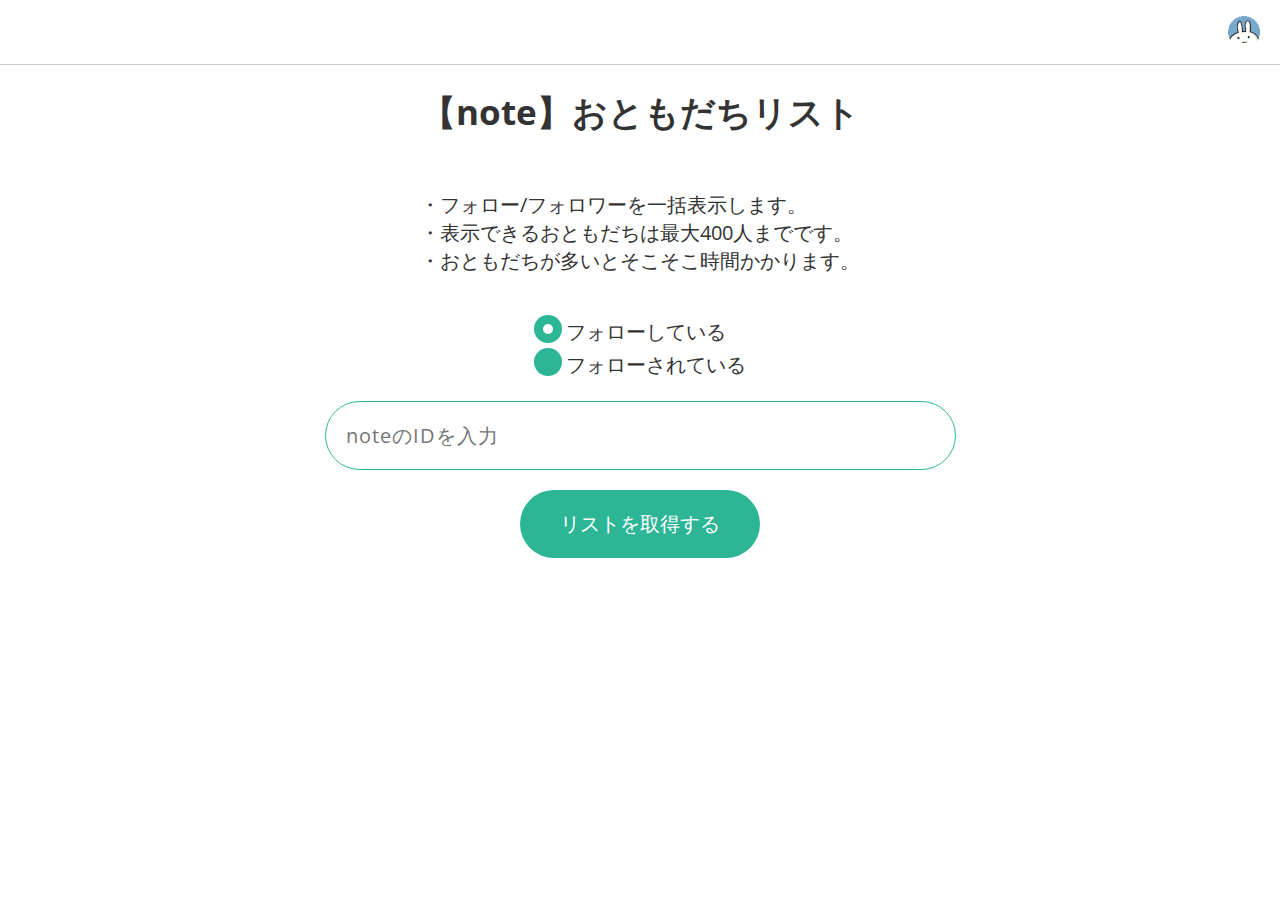
==== index.html @ fa34d4a2 "init" ====
<!doctype html>
<html lang="ja">

<head>
    <title>【note】おともだちリスト</title>

    <meta property="og:type" content="website">
    <meta property="og:image" content="https://licodeenar.github.io/notelist/img/og-image.png">
    <meta property="og:title" content="【note】おともだちリスト">
    <meta property="og:description" content="noteのフォロー・フォロワーを一括取得するサイト">
    <meta property="og:locale" content="ja_JP">
    <link rel="icon" href="img/favicon.png">

    <meta charset="UTF-8">
    <meta name="viewport" content="width=device-width,initial-scale=1.0">
    <link media="all" href="assets/style.css" rel="stylesheet">
    <script type='text/javascript' src='assets/script.js'></script>

</head>

<body>
    <header>
        <a href="https://note.com/licodeenar/n/nc6364f6b326f"><img class="cp_icon" src="img/favicon.png"></a>
    </header>
    <main class="cat_top">
        <div class="cp_contents">
            <h1>【note】おともだちリスト</h1>
            <div class="cp_explain">
                ・フォロー/フォロワーを一括表示します。
                <br>・表示できるおともだちは最大400人までです。
                <br> ・おともだちが多いとそこそこ時間かかります。
            </div><br>


            <!-- 情報入力 -->
            <form id="setting" action="JavaScript:getNoteList()">
                <div class="cp_radio">
                    <input type="radio" id="note_key1" name="note_key" value="followings" checked="checked">
                    <label for="note_key1">フォローしている</label><br>
                    <input type="radio" id="note_key2" name="note_key" value="followers">
                    <label for="note_key2">フォローされている</label><br>
                </div><br>
                <input type="text" class="cp_input" id="note_id" placeholder="noteのIDを入力"><br>
                <input type="button" class="cp_button" id="note_exe" value="リストを取得する" onclick="getNoteList()">
            </form>
            <script>
                document.getElementById('note_id').focus();
            </script>

            <!--- 実行結果を表示 --->
            <div id="note_result" class="result-table"></div>

        </div>
    </main>


    <!-- Global site tag (gtag.js) - Google Analytics -->
    <script async src="https://www.googletagmanager.com/gtag/js?id=G-L8WE2GBHQ3"></script>
    <script>
        window.dataLayer = window.dataLayer || [];

        function gtag() {
            dataLayer.push(arguments);
        }
        gtag("js", new Date());

        gtag("config", "G-L8WE2GBHQ3");
    </script>
    <!-- // ここまで Google Analytics -->
</body>

</html>
---- assets/style.css ----
@charset "UTF-8";
@import url("https://fonts.googleapis.com/css?family=Open+Sans:400,700");
html {
    font-size: 62.5%;
}

body {
    font-size: 2.0rem;
    margin: 0px;
    text-align: center;
    color: #333;
    font-family: "Open Sans", "游ゴシック体", YuGothic, "游ゴシック Medium", "Yu Gothic Medium", "游ゴシック", "Yu Gothic", sans-serif;
}

header {
    text-align: right;
    padding: 16px 20px;
    height: 32px;
    margin: 0px;
    border-bottom: solid 1px #ccc;
}

header .cp_icon {
    width: 32px;
}

a {
    color: #2cb696;
}

@media (max-width: 670px) {
    /* スマホ */
    main {
        margin: 0 auto;
        width: 100%;
    }
    h1 {
        font-size: 2.5rem;
    }
    .cp_explain {
        text-align: left;
        display: inline-block;
        margin: 30px 0px;
        font-size: 1.6rem;
    }
}

@media (max-width: 1100px) and (min-width: 671px) {
    /* タブレット */
    main {
        margin: 0 auto;
        width: 671px;
    }
    h1 {
        font-size: 3.5rem;
    }
    .cp_explain {
        text-align: left;
        display: inline-block;
        margin: 30px 0px;
    }
}

@media (min-width: 1101px) {
    /* パソコン */
    main {
        margin: 0 auto;
        width: 671px;
    }
    h1 {
        font-size: 3.5rem;
    }
    .cp_explain {
        text-align: left;
        display: inline-block;
        margin: 30px 0px;
    }
}

.cp_contents {
    margin: 20px;
}


/* テーブル */

.note_list {
    border-collapse: collapse;
    border: solid 2px #2cb696;
    width: 100%;
}

.note_list td {
    padding: 20px;
    border: 1px #000;
    color: #333;
}

.note_list th {
    color: #2cb696;
    background: #f5ffe5;
    padding: 10px 20px;
}

.note_list th,
.note_list td {
    border: dashed 1px #2cb696;
}

.result-table {
    margin: 10px 0px;
    width: 100%;
}


/* インプット */

.cp_input {
    margin: 10px 0px;
    box-sizing: border-box;
    width: 100%;
    padding: 2.0rem;
    letter-spacing: 1px;
    color: #333;
    border: 1px solid #2cb696;
    border-radius: 50vh;
    font-size: 2.0rem;
    font-family: "Open Sans", "游ゴシック体", YuGothic, "游ゴシック Medium", "Yu Gothic Medium", "游ゴシック", "Yu Gothic", sans-serif;
    outline: none;
}


/* ボタン */

.cp_button {
    -webkit-appearance: none;
    margin: 10px 0px;
    color: #fff;
    background-color: #2cb696;
    border-radius: 100vh;
    border: 0px;
    padding: 2.0rem 4.0rem;
    font-size: 2.0rem;
    font-family: "Open Sans", "游ゴシック体", YuGothic, "游ゴシック Medium", "Yu Gothic Medium", "游ゴシック", "Yu Gothic", sans-serif;
    outline: none;
}

.cp_button:active {
    background-color: #7bcebb;
    outline: none;
}


/* ラジオボタン */

.cp_radio {
    text-align: left;
    display: inline-block;
    margin: 10px 0px;
}

.cp_radio label {
    padding: 0 0 0 32px;
    /* ラベルの位置 */
    line-height: 33px;
    /* ボタンのサイズに合わせる */
    display: inline-block;
    cursor: pointer;
    position: relative;
}

.cp_radio label:before {
    content: '';
    width: 28px;
    /* ボタンの横幅 */
    height: 28px;
    /* ボタンの縦幅 */
    position: absolute;
    top: 0;
    left: 0;
    background-color: #2cb696;
    border-radius: 50%;
}

.cp_radio input[type="radio"] {
    display: none;
}

.cp_radio input[type="radio"]:checked+label:after {
    content: '';
    width: 10px;
    /* マークの横幅 */
    height: 10px;
    /* マークの縦幅 */
    position: absolute;
    top: 9px;
    left: 9px;
    background-color: #fff;
    border-radius: 50%;
}
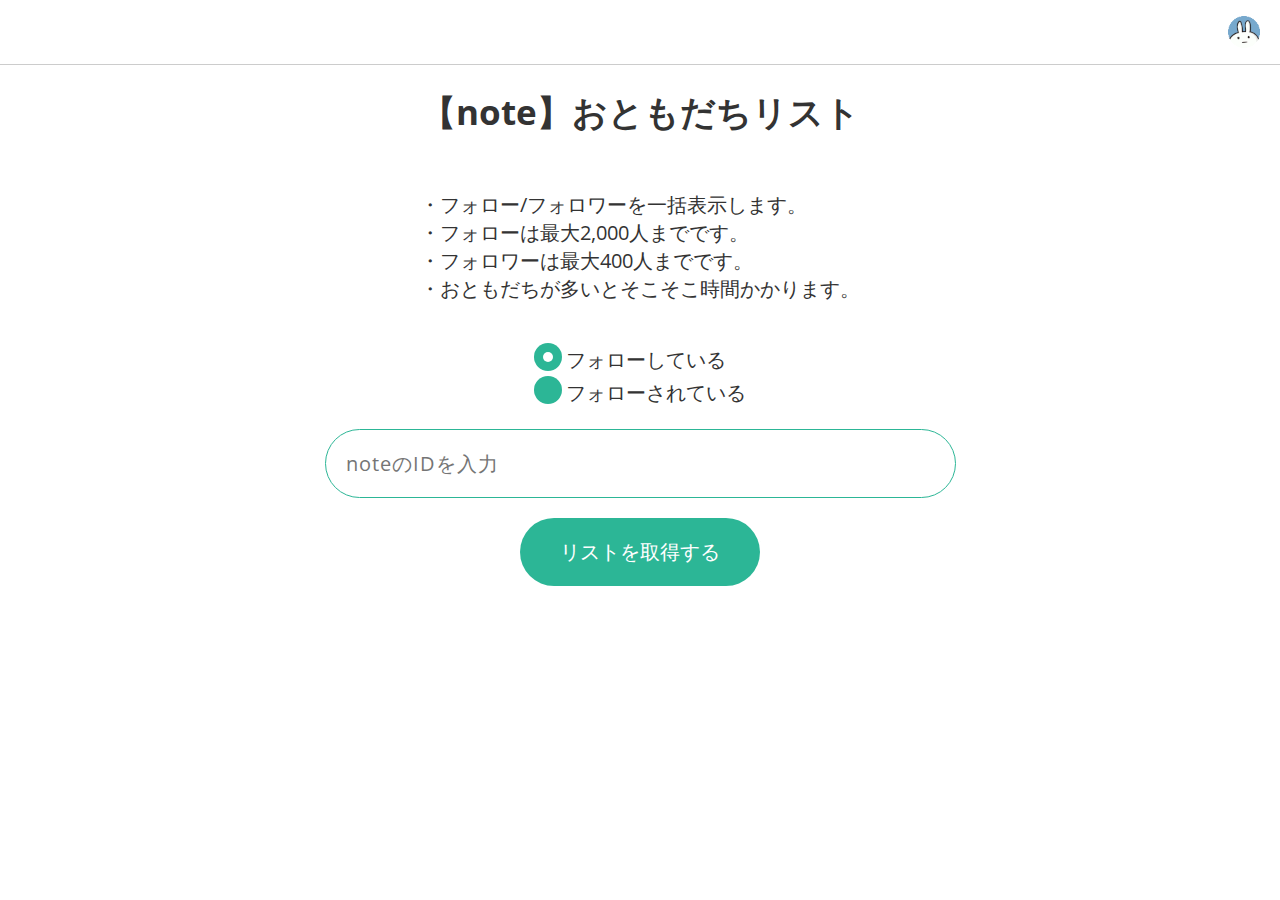
==== commit 6e768266: "Add files via upload" ====
--- a/index.html
+++ b/index.html
@@ -27,7 +27,8 @@
             <h1>【note】おともだちリスト</h1>
             <div class="cp_explain">
                 ・フォロー/フォロワーを一括表示します。
-                <br>・表示できるおともだちは最大400人までです。
+                <br>・フォローは最大2,000人までです。
+                <br>・フォロワーは最大400人までです。
                 <br> ・おともだちが多いとそこそこ時間かかります。
             </div><br>
 
@@ -69,4 +70,4 @@
     <!-- // ここまで Google Analytics -->
 </body>
 
-</html>
+</html>--- a/assets/style.css
+++ b/assets/style.css
@@ -12,20 +12,26 @@
     font-family: "Open Sans", "游ゴシック体", YuGothic, "游ゴシック Medium", "Yu Gothic Medium", "游ゴシック", "Yu Gothic", sans-serif;
 }
 
-header {
-    text-align: right;
-    padding: 16px 20px;
-    height: 32px;
-    margin: 0px;
-    border-bottom: solid 1px #ccc;
-}
-
 header .cp_icon {
     width: 32px;
 }
 
 a {
     color: #2cb696;
+}
+
+.cp_name {
+    font-size: 1.3rem;
+    color: #aaa;
+    /*
+    text-overflow: ellipsis;
+    -webkit-text-overflow: ellipsis;
+    -o-text-overflow: ellipsis;
+    overflow: hidden;
+    width: 200px;
+    white-space: nowrap;
+    margin: 0 auto;
+    align-items: center; */
 }
 
 @media (max-width: 670px) {
@@ -34,6 +40,13 @@
         margin: 0 auto;
         width: 100%;
     }
+    header {
+        text-align: right;
+        padding: 8px 20px;
+        height: 32px;
+        margin: 0px;
+        border-bottom: solid 1px #ccc;
+    }
     h1 {
         font-size: 2.5rem;
     }
@@ -51,6 +64,13 @@
         margin: 0 auto;
         width: 671px;
     }
+    header {
+        text-align: right;
+        padding: 16px 20px;
+        height: 32px;
+        margin: 0px;
+        border-bottom: solid 1px #ccc;
+    }
     h1 {
         font-size: 3.5rem;
     }
@@ -67,6 +87,13 @@
         margin: 0 auto;
         width: 671px;
     }
+    header {
+        text-align: right;
+        padding: 16px 20px;
+        height: 32px;
+        margin: 0px;
+        border-bottom: solid 1px #ccc;
+    }
     h1 {
         font-size: 3.5rem;
     }
@@ -108,7 +135,7 @@
 }
 
 .result-table {
-    margin: 10px 0px;
+    margin: 40px 0px;
     width: 100%;
 }
 
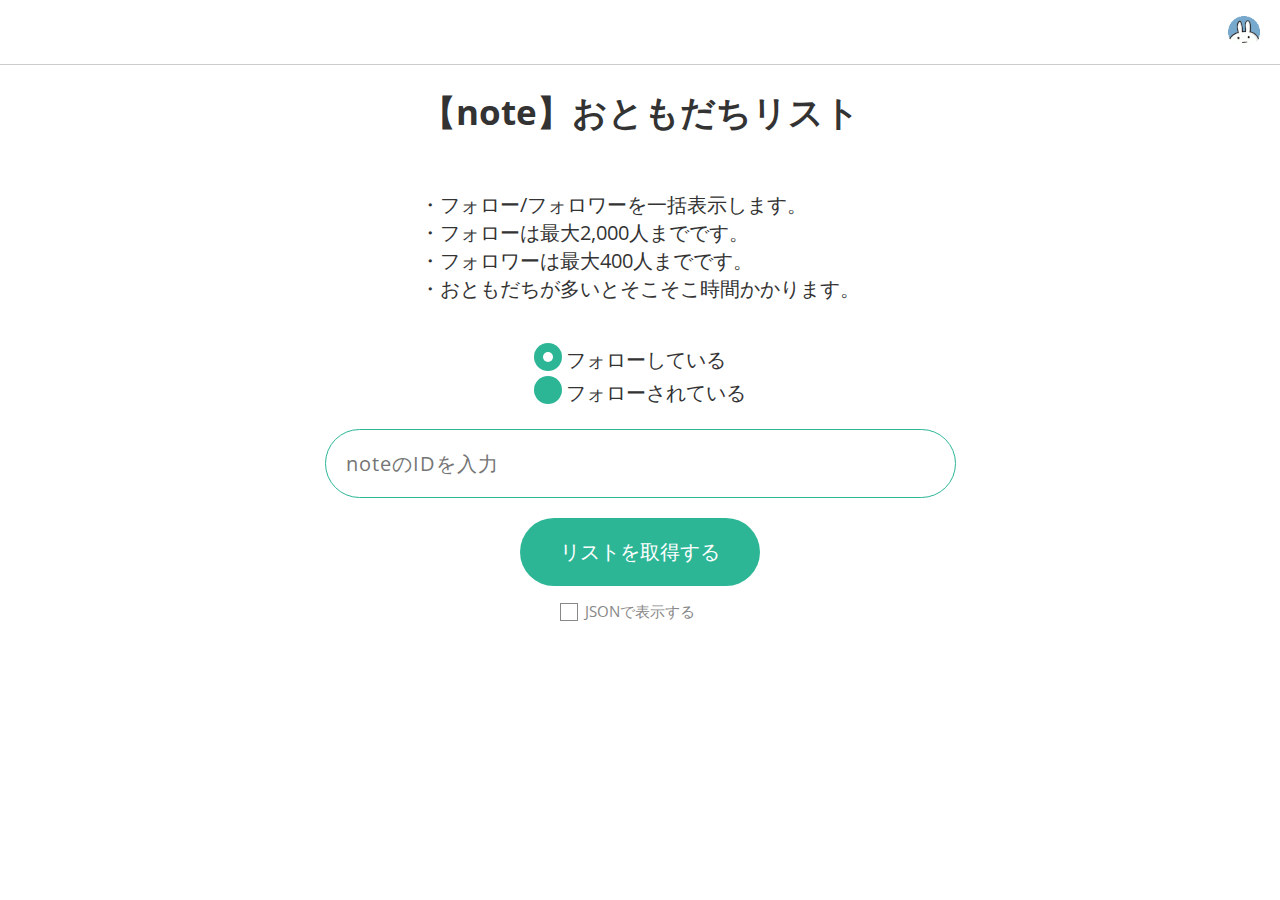
==== commit c949e5fc: "Add files via upload" ====
--- a/index.html
+++ b/index.html
@@ -42,7 +42,9 @@
                     <label for="note_key2">フォローされている</label><br>
                 </div><br>
                 <input type="text" class="cp_input" id="note_id" placeholder="noteのIDを入力"><br>
-                <input type="button" class="cp_button" id="note_exe" value="リストを取得する" onclick="getNoteList()">
+                <input type="button" class="cp_button" id="note_exe" value="リストを取得する" onclick="getNoteList()"><br>
+                <input type="checkbox" name="note_json" id="note_json">
+                <label for="note_json" class="cp_checkbox_data_json">JSONで表示する</label>
             </form>
             <script>
                 document.getElementById('note_id').focus();
--- a/assets/style.css
+++ b/assets/style.css
@@ -20,7 +20,104 @@
     color: #2cb696;
 }
 
-.cp_name {
+@media (max-width: 670px) {
+    /* スマホ */
+    main {
+        margin: 0 auto;
+        width: 100%;
+    }
+    header {
+        text-align: right;
+        padding: 8px 20px;
+        height: 32px;
+        margin: 0px;
+        border-bottom: solid 1px #ccc;
+    }
+    h1 {
+        font-size: 2.5rem;
+    }
+    .cp_explain {
+        text-align: left;
+        display: inline-block;
+        margin: 30px 0px;
+        font-size: 1.6rem;
+    }
+}
+
+@media (max-width: 1100px) and (min-width: 671px) {
+    /* タブレット */
+    main {
+        margin: 0 auto;
+        width: 671px;
+    }
+    header {
+        text-align: right;
+        padding: 16px 20px;
+        height: 32px;
+        margin: 0px;
+        border-bottom: solid 1px #ccc;
+    }
+    h1 {
+        font-size: 3.5rem;
+    }
+    .cp_explain {
+        text-align: left;
+        display: inline-block;
+        margin: 30px 0px;
+    }
+}
+
+@media (min-width: 1101px) {
+    /* パソコン */
+    main {
+        margin: 0 auto;
+        width: 671px;
+    }
+    header {
+        text-align: right;
+        padding: 16px 20px;
+        height: 32px;
+        margin: 0px;
+        border-bottom: solid 1px #ccc;
+    }
+    h1 {
+        font-size: 3.5rem;
+    }
+    .cp_explain {
+        text-align: left;
+        display: inline-block;
+        margin: 30px 0px;
+    }
+}
+
+.cp_contents {
+    margin: 20px;
+}
+
+
+/* テーブル */
+
+.note_list {
+    border-collapse: collapse;
+    border: solid 2px #2cb696;
+    width: 100%;
+}
+
+.note_list td {
+    padding: 20px;
+    border: 1px #000;
+    color: #333;
+}
+
+.note_list th {
+    color: #2cb696;
+    background: #f5ffe5;
+    padding: 10px 20px;
+}
+
+.note_data_id,
+.note_data_name,
+.note_data_json {
     font-size: 1.3rem;
     color: #aaa;
     /*
@@ -32,101 +129,6 @@
     white-space: nowrap;
     margin: 0 auto;
     align-items: center; */
-}
-
-@media (max-width: 670px) {
-    /* スマホ */
-    main {
-        margin: 0 auto;
-        width: 100%;
-    }
-    header {
-        text-align: right;
-        padding: 8px 20px;
-        height: 32px;
-        margin: 0px;
-        border-bottom: solid 1px #ccc;
-    }
-    h1 {
-        font-size: 2.5rem;
-    }
-    .cp_explain {
-        text-align: left;
-        display: inline-block;
-        margin: 30px 0px;
-        font-size: 1.6rem;
-    }
-}
-
-@media (max-width: 1100px) and (min-width: 671px) {
-    /* タブレット */
-    main {
-        margin: 0 auto;
-        width: 671px;
-    }
-    header {
-        text-align: right;
-        padding: 16px 20px;
-        height: 32px;
-        margin: 0px;
-        border-bottom: solid 1px #ccc;
-    }
-    h1 {
-        font-size: 3.5rem;
-    }
-    .cp_explain {
-        text-align: left;
-        display: inline-block;
-        margin: 30px 0px;
-    }
-}
-
-@media (min-width: 1101px) {
-    /* パソコン */
-    main {
-        margin: 0 auto;
-        width: 671px;
-    }
-    header {
-        text-align: right;
-        padding: 16px 20px;
-        height: 32px;
-        margin: 0px;
-        border-bottom: solid 1px #ccc;
-    }
-    h1 {
-        font-size: 3.5rem;
-    }
-    .cp_explain {
-        text-align: left;
-        display: inline-block;
-        margin: 30px 0px;
-    }
-}
-
-.cp_contents {
-    margin: 20px;
-}
-
-
-/* テーブル */
-
-.note_list {
-    border-collapse: collapse;
-    border: solid 2px #2cb696;
-    width: 100%;
-}
-
-.note_list td {
-    padding: 20px;
-    border: 1px #000;
-    color: #333;
-}
-
-.note_list th {
-    color: #2cb696;
-    background: #f5ffe5;
-    padding: 10px 20px;
 }
 
 .note_list th,
@@ -224,4 +226,57 @@
     left: 9px;
     background-color: #fff;
     border-radius: 50%;
+}
+
+
+/* チェックボックス */
+
+.cp_checkbox_data_json {
+    font-size: 1.5rem;
+    color: #888;
+}
+
+input[type=checkbox] {
+    display: none;
+}
+
+.cp_checkbox_data_json {
+    box-sizing: border-box;
+    cursor: pointer;
+    display: inline-block;
+    padding: 5px 30px;
+    position: relative;
+    width: auto;
+}
+
+.cp_checkbox_data_json::before {
+    background: #fff;
+    border: 1px solid #888;
+    content: '';
+    display: block;
+    height: 16px;
+    width: 16px;
+    left: 5px;
+    margin-top: -8px;
+    position: absolute;
+    top: 50%;
+}
+
+.cp_checkbox_data_json::after {
+    border-right: 3px solid #2cb696;
+    border-bottom: 3px solid #2cb696;
+    content: '';
+    display: block;
+    height: 9px;
+    left: 10px;
+    margin-top: -7px;
+    opacity: 0;
+    position: absolute;
+    top: 50%;
+    transform: rotate(45deg);
+    width: 5px;
+}
+
+input[type=checkbox]:checked+.cp_checkbox_data_json::after {
+    opacity: 1;
 }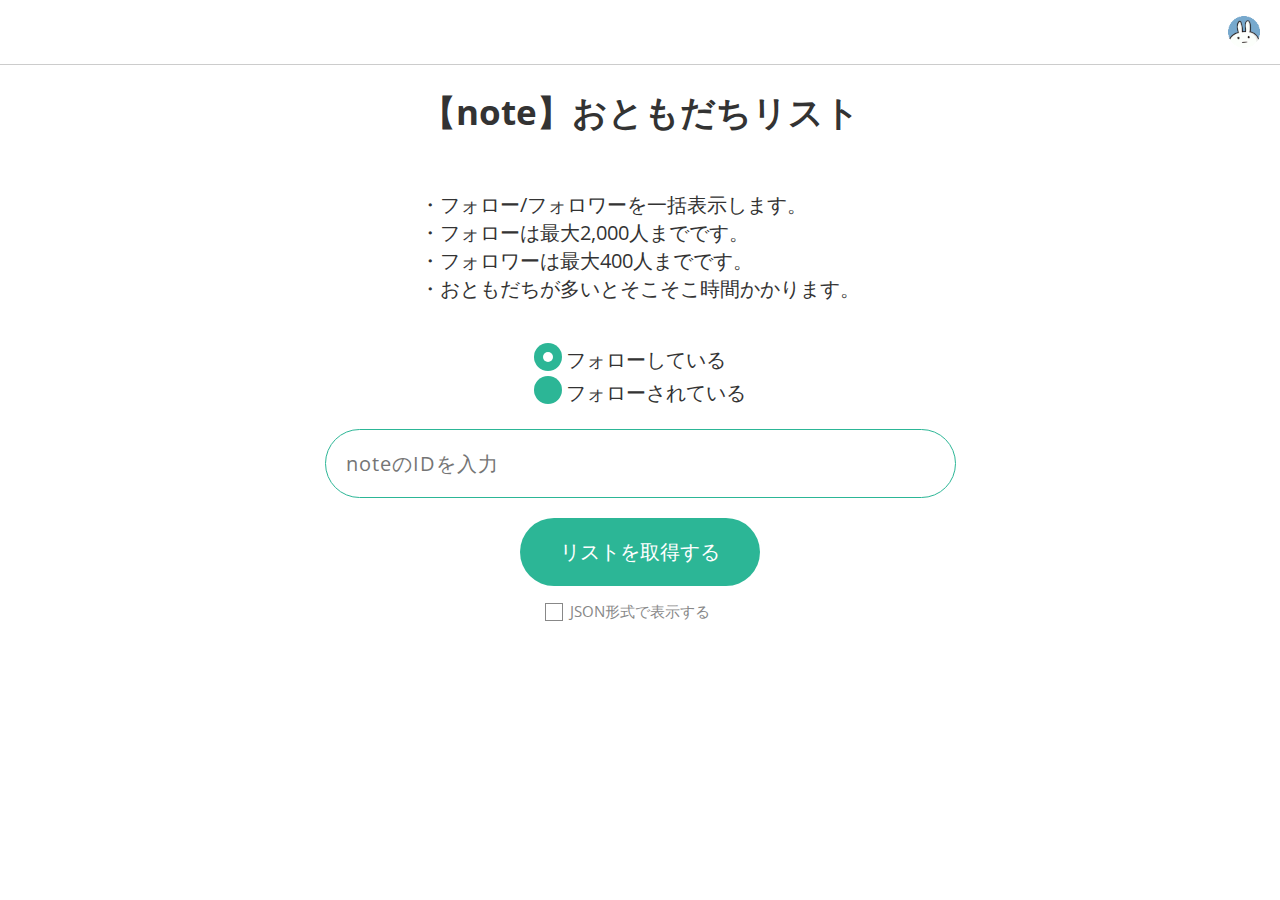
==== commit 9e97176e: "Update index.html" ====
--- a/index.html
+++ b/index.html
@@ -44,7 +44,7 @@
                 <input type="text" class="cp_input" id="note_id" placeholder="noteのIDを入力"><br>
                 <input type="button" class="cp_button" id="note_exe" value="リストを取得する" onclick="getNoteList()"><br>
                 <input type="checkbox" name="note_json" id="note_json">
-                <label for="note_json" class="cp_checkbox_data_json">JSONで表示する</label>
+                <label for="note_json" class="cp_checkbox_data_json">JSON形式で表示する</label>
             </form>
             <script>
                 document.getElementById('note_id').focus();
@@ -72,4 +72,4 @@
     <!-- // ここまで Google Analytics -->
 </body>
 
-</html>+</html>
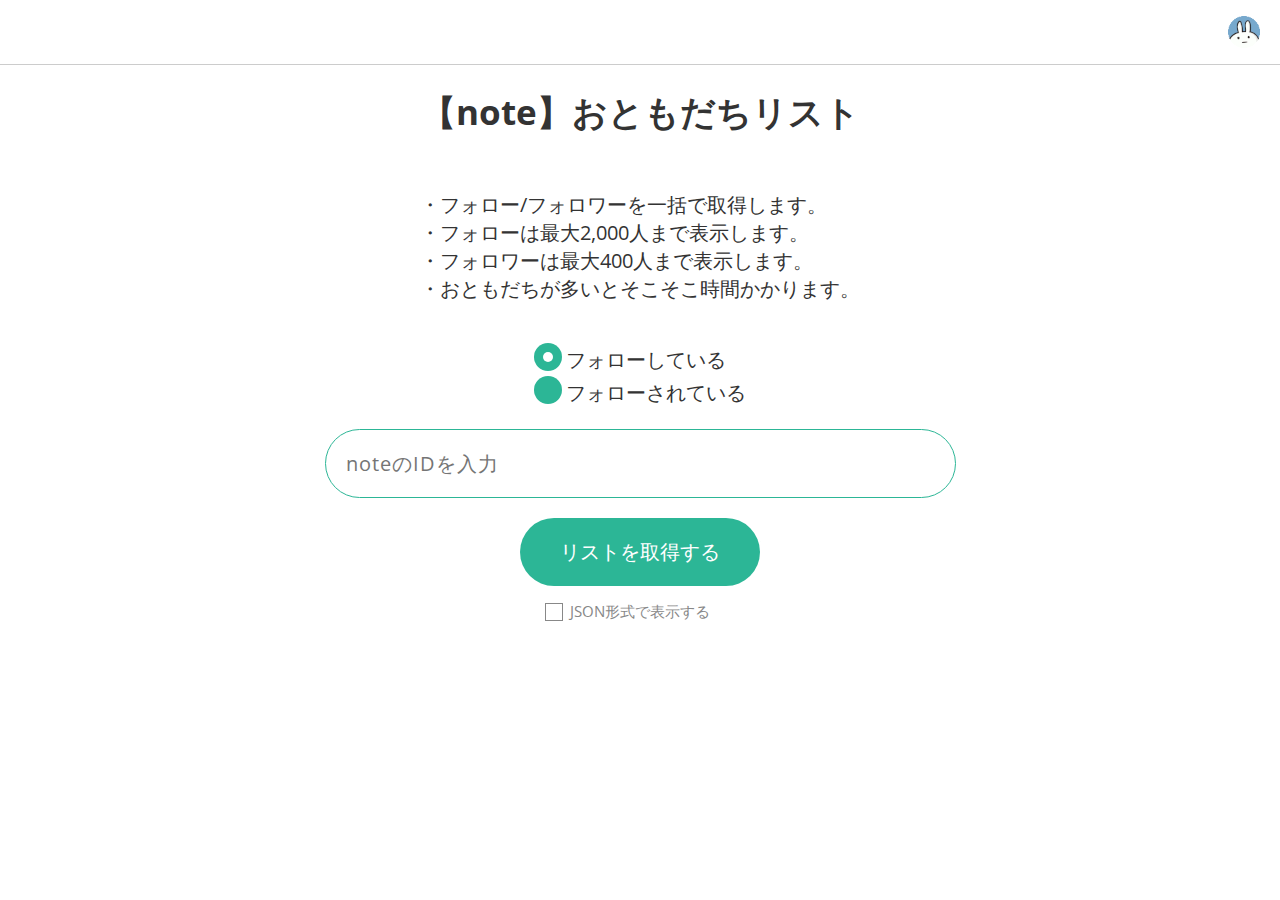
==== commit a9b610f9: "Add files via upload" ====
--- a/index.html
+++ b/index.html
@@ -26,9 +26,9 @@
         <div class="cp_contents">
             <h1>【note】おともだちリスト</h1>
             <div class="cp_explain">
-                ・フォロー/フォロワーを一括表示します。
-                <br>・フォローは最大2,000人までです。
-                <br>・フォロワーは最大400人までです。
+                ・フォロー/フォロワーを一括で取得します。
+                <br>・フォローは最大2,000人まで表示します。
+                <br>・フォロワーは最大400人まで表示します。
                 <br> ・おともだちが多いとそこそこ時間かかります。
             </div><br>
 
@@ -72,4 +72,4 @@
     <!-- // ここまで Google Analytics -->
 </body>
 
-</html>
+</html>--- a/assets/style.css
+++ b/assets/style.css
@@ -104,7 +104,7 @@
 }
 
 .note_list td {
-    padding: 20px;
+    padding: 20px 10px;
     border: 1px #000;
     color: #333;
 }
@@ -112,7 +112,7 @@
 .note_list th {
     color: #2cb696;
     background: #f5ffe5;
-    padding: 10px 20px;
+    padding: 10px 40px;
 }
 
 .note_data_id,
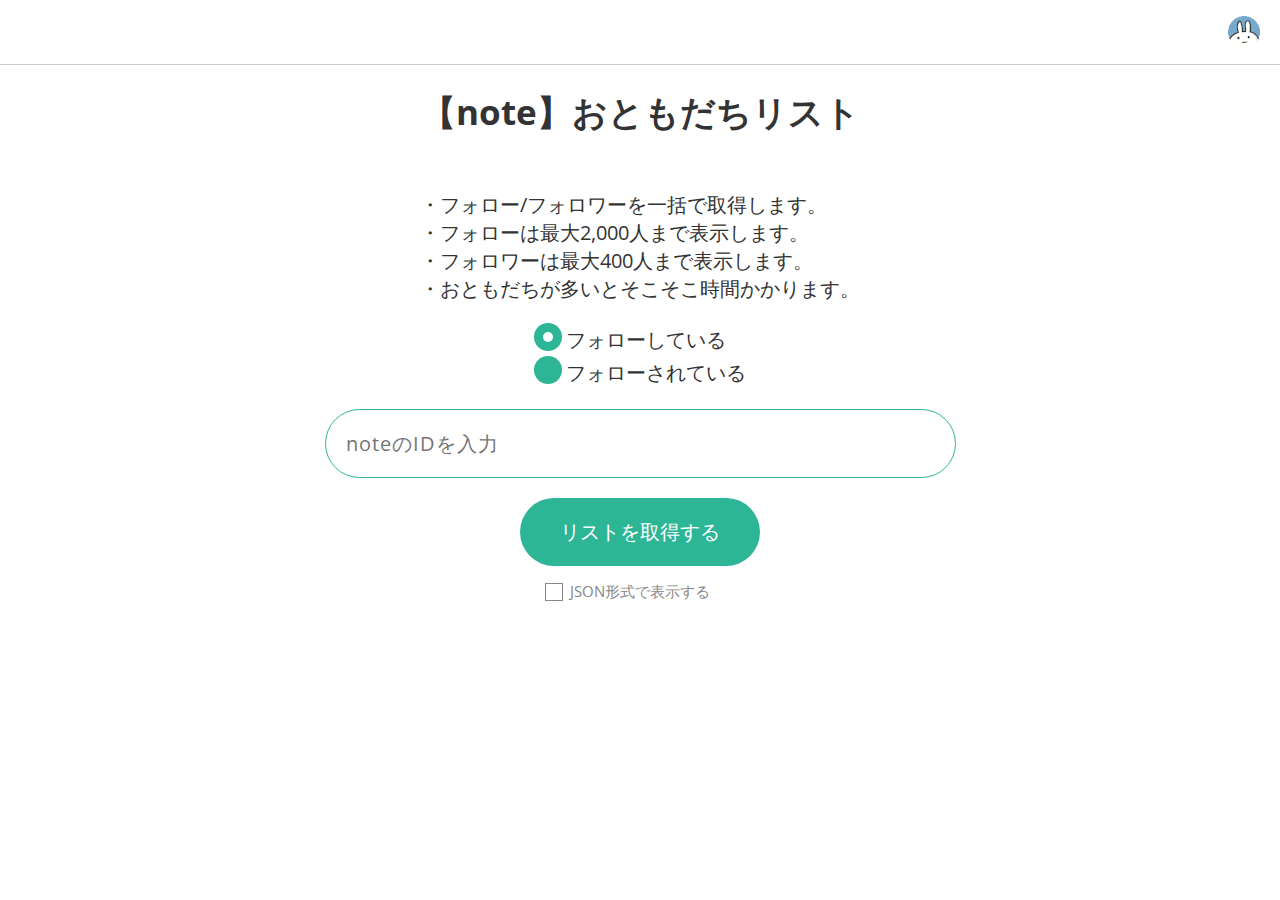
==== commit 234b9a13: "mod html text" ====
--- a/index.html
+++ b/index.html
@@ -31,7 +31,9 @@
                 <br>・フォロワーは最大400人まで表示します。
                 <br> ・おともだちが多いとそこそこ時間かかります。
             </div><br>
-
+            <!-- <div class="cp_explain_sub">
+                ※ フォローバックをチェックしたいなら<a href="mutual_follow.html">こちら</a>
+            </div><br> -->
 
             <!-- 情報入力 -->
             <form id="setting" action="JavaScript:getNoteList()">
--- a/assets/style.css
+++ b/assets/style.css
@@ -39,8 +39,15 @@
     .cp_explain {
         text-align: left;
         display: inline-block;
-        margin: 30px 0px;
+        margin: 30px 0px 10px 0px;
         font-size: 1.6rem;
+    }
+    .cp_explain_sub {
+        text-align: left;
+        display: inline-block;
+        margin: 10px 0px 30px 0px;
+        font-size: 1.2rem;
+        color: #888;
     }
 }
 
@@ -63,7 +70,14 @@
     .cp_explain {
         text-align: left;
         display: inline-block;
-        margin: 30px 0px;
+        margin: 30px 0px 10px 0px;
+    }
+    .cp_explain_sub {
+        text-align: left;
+        display: inline-block;
+        margin: 10px 0px 30px 0px;
+        font-size: 1.3rem;
+        color: #888;
     }
 }
 
@@ -86,7 +100,14 @@
     .cp_explain {
         text-align: left;
         display: inline-block;
-        margin: 30px 0px;
+        margin: 30px 0px 10px 0px;
+    }
+    .cp_explain_sub {
+        text-align: left;
+        display: inline-block;
+        margin: 10px 0px 30px 0px;
+        font-size: 1.3rem;
+        color: #888;
     }
 }
 
@@ -112,7 +133,16 @@
 .note_list th {
     color: #2cb696;
     background: #f5ffe5;
-    padding: 10px 40px;
+    padding: 10px 20px;
+}
+
+td.note_follow {
+    width: 55px;
+}
+
+td.note_data_id {
+    width: 50px;
+    padding: 5px;
 }
 
 .note_data_id,
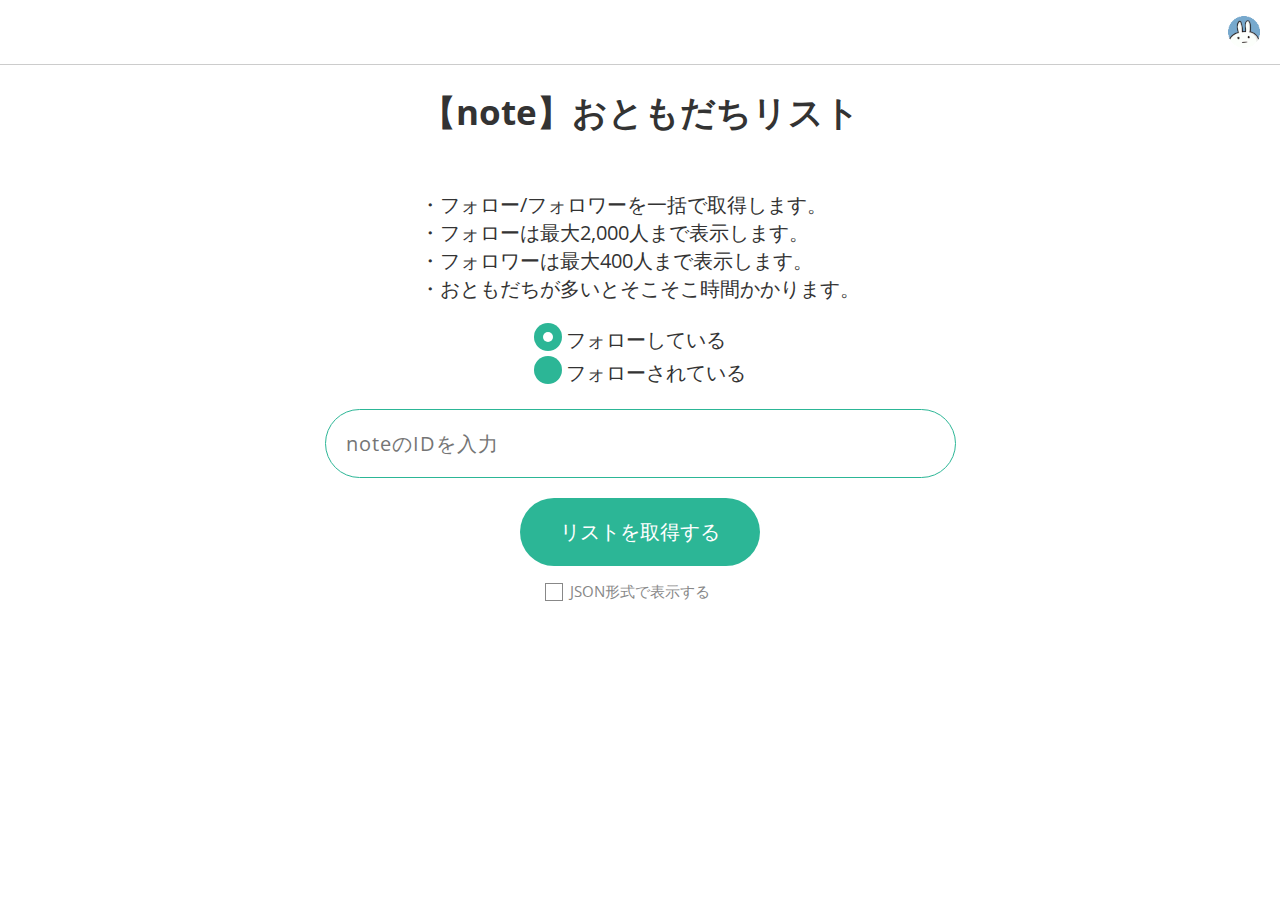
==== commit 846ea07f: "アイコンのリンク先を変更" ====
--- a/index.html
+++ b/index.html
@@ -20,7 +20,7 @@
 
 <body>
     <header>
-        <a href="https://note.com/licodeenar/n/nc6364f6b326f"><img class="cp_icon" src="img/favicon.png"></a>
+        <a href="https://note.com/licodeenar/n/n89744be9ade9"><img class="cp_icon" src="img/favicon.png"></a>
     </header>
     <main class="cat_top">
         <div class="cp_contents">
@@ -74,4 +74,4 @@
     <!-- // ここまで Google Analytics -->
 </body>
 
-</html>+</html>
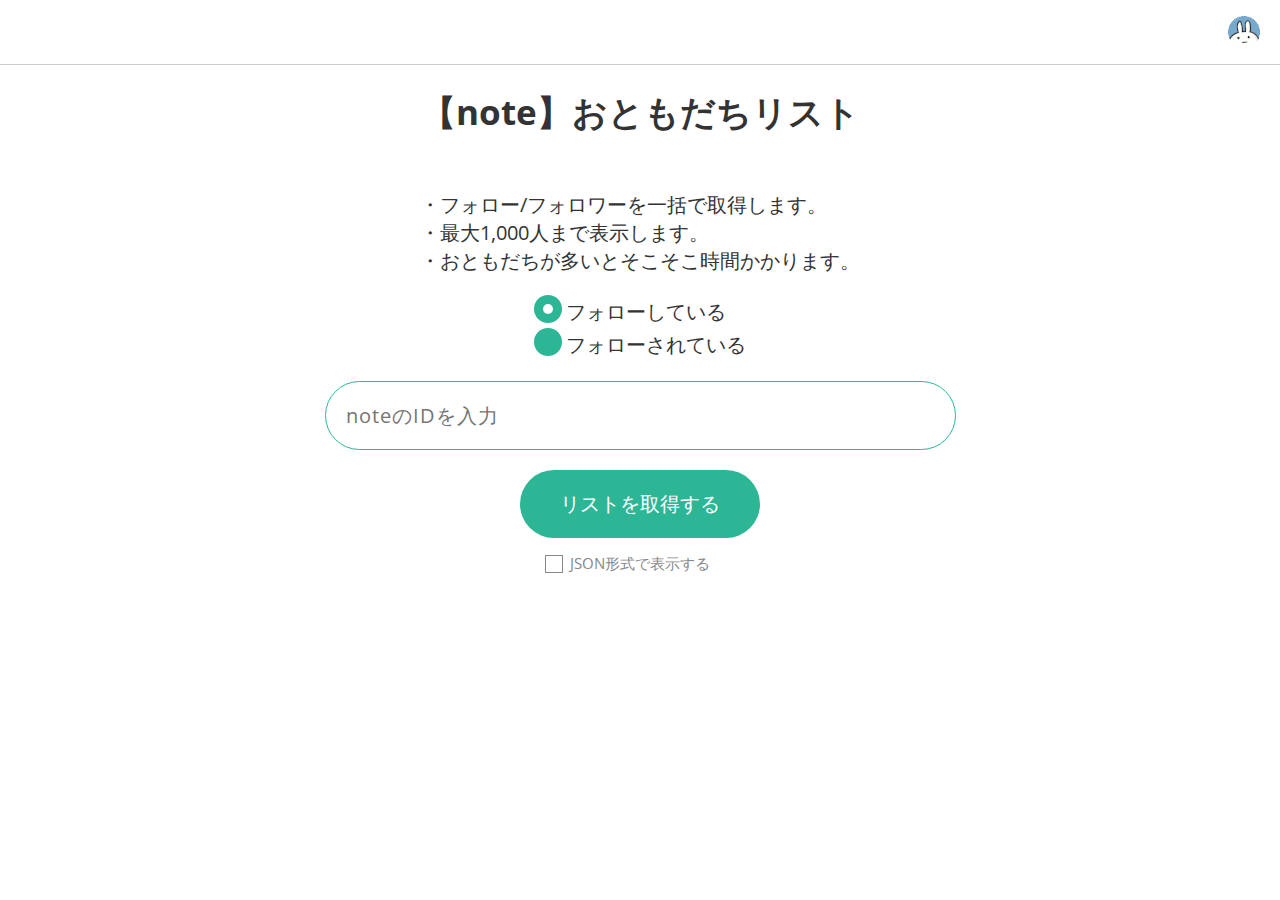
==== commit 9133e303: "文言の修正" ====
--- a/index.html
+++ b/index.html
@@ -27,8 +27,7 @@
             <h1>【note】おともだちリスト</h1>
             <div class="cp_explain">
                 ・フォロー/フォロワーを一括で取得します。
-                <br>・フォローは最大2,000人まで表示します。
-                <br>・フォロワーは最大400人まで表示します。
+                <br>・最大1,000人まで表示します。
                 <br> ・おともだちが多いとそこそこ時間かかります。
             </div><br>
             <!-- <div class="cp_explain_sub">
